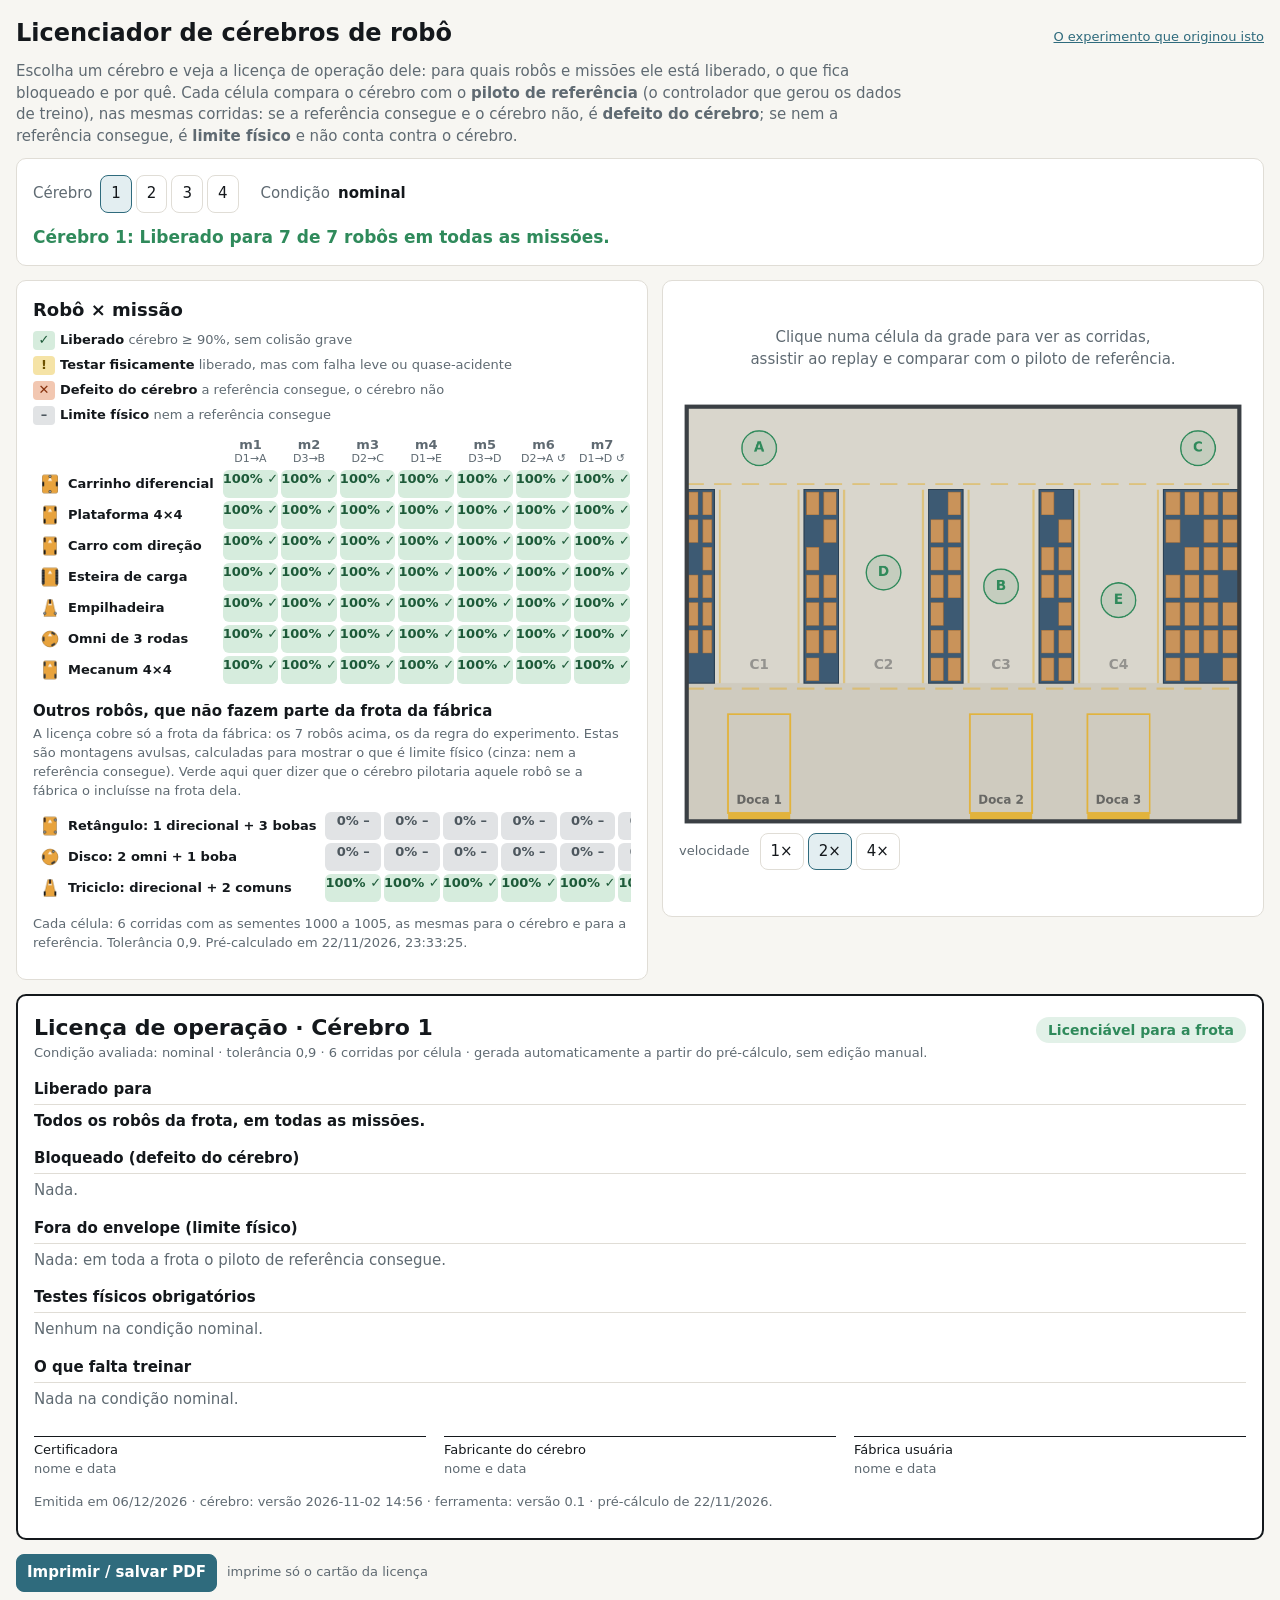
==== docs/licenca.html @ 68ac847d "Etapa 2: página da licença com grade, replay e cartão - docs/licenca.html + docs/licenca.js: seletor" ====
<!doctype html>
<html lang="pt-BR">
<head>
<meta charset="utf-8">
<meta name="viewport" content="width=device-width, initial-scale=1">
<title>Licenciador de cérebros</title>
<link rel="icon" href="data:,">
<link rel="stylesheet" href="style.css">
<style>
  /* cores das classes de célula (CLAUDE.md 3.2) */
  :root {
    --c-liberado: #d6ecdd; --t-liberado: #1d5a39;
    --c-testar: #f5e3a6;   --t-testar: #6e5200;
    --c-defeito: #f2c7b1;  --t-defeito: #87310d;
    --c-limite: #e1e3e5;   --t-limite: #4d575e;
  }
  .lic-cab { display: flex; flex-wrap: wrap; gap: 6px 16px; align-items: baseline; margin-bottom: 10px; }
  .lic-cab h1 { margin: 0; }
  .lic-barra { display: flex; flex-wrap: wrap; gap: 10px 22px; align-items: center; }
  .seletor { display: flex; flex-wrap: wrap; gap: 4px; align-items: center; }
  .seletor > span { margin-right: 4px; }
  .resumo { margin-top: 12px; font-size: 17px; font-weight: 600; }
  .resumo.ok { color: var(--ok); } .resumo.bad { color: var(--bad); }

  .lic-mesa { display: grid; grid-template-columns: minmax(0, 1.05fr) minmax(330px, 1fr); gap: 14px; align-items: start; }
  @media (max-width: 1000px) { .lic-mesa { grid-template-columns: minmax(0, 1fr); } }

  .legenda { display: flex; flex-wrap: wrap; gap: 6px 14px; font-size: 13px; margin-bottom: 10px; }
  .legenda .sw { display: inline-block; min-width: 22px; padding: 0 4px; border-radius: 4px; text-align: center; font-weight: 700; margin-right: 5px; }
  .grade-wrap { overflow-x: auto; }
  table.grade { border-collapse: separate; border-spacing: 3px; width: 100%; font-size: 13px; }
  table.grade th, table.grade td { border: 0; padding: 0; }
  table.grade thead th { text-align: center; color: var(--soft); font-weight: 600; padding-bottom: 2px; line-height: 1.15; }
  table.grade thead th small { display: block; font-weight: 400; font-size: 11px; white-space: nowrap; }
  table.grade th.robo { color: var(--ink); font-weight: 600; white-space: nowrap; padding-right: 6px; }
  table.grade th.robo canvas { width: 28px; height: 28px; vertical-align: middle; margin-right: 4px; }
  td.cel { text-align: center; border-radius: 6px; cursor: pointer; padding: 7px 2px; font-weight: 700;
           font-variant-numeric: tabular-nums; border: 2px solid transparent; white-space: nowrap; }
  td.cel:hover { border-color: rgba(20,24,28,.35); }
  td.cel.sel { border-color: var(--ink); }
  .liberado { background: var(--c-liberado); color: var(--t-liberado); }
  .testar   { background: var(--c-testar);   color: var(--t-testar); }
  .defeito  { background: var(--c-defeito);  color: var(--t-defeito); }
  .limite   { background: var(--c-limite);   color: var(--t-limite); }
  .extras-tit { margin: 14px 0 2px; }

  /* painel da célula */
  .lado { display: grid; grid-template-columns: 1fr 1fr; gap: 8px; margin: 8px 0; }
  .bloco { border-radius: 8px; padding: 8px 10px; }
  .bloco b { display: block; }
  .bloco .tx { font-size: 22px; font-weight: 700; font-variant-numeric: tabular-nums; }
  table.corridas { font-size: 13px; }
  table.corridas td, table.corridas th { padding: 3px 4px; }
  table.corridas button { padding: 1px 8px; font-size: 12px; }
  table.corridas td.g-ok { color: var(--ok); }
  table.corridas td.g-quase { color: var(--warn); }
  table.corridas td.g-travou, table.corridas td.g-raspao, table.corridas td.g-grave { color: var(--bad); }
  canvas.galpao { margin-top: 10px; }
  .aviso-replay { color: var(--warn); font-size: 13px; }
  .dica { color: var(--soft); margin: 30px 0; text-align: center; }

  /* cartão da licença */
  #cartao { border: 2px solid var(--ink); border-radius: 10px; }
  #cartao h2 { font-size: 22px; margin: 0; }
  #cartao h3 { border-bottom: 1px solid var(--line); padding-bottom: 3px; }
  #cartao ul { margin: 4px 0 8px; padding-left: 20px; }
  #cartao li { margin: 2px 0; }
  .selo-lic { display: inline-block; padding: 3px 12px; border-radius: 99px; font-weight: 700; font-size: 14px; }
  .selo-lic.ok { background: var(--ok-soft); color: var(--ok); }
  .selo-lic.bad { background: var(--bad-soft); color: var(--bad); }
  .assinaturas { display: grid; grid-template-columns: repeat(3, 1fr); gap: 18px; margin-top: 26px; }
  .assinaturas div { border-top: 1px solid var(--ink); padding-top: 4px; font-size: 13px; }
  @media (max-width: 640px) { .assinaturas { grid-template-columns: 1fr; } .lado { grid-template-columns: 1fr; } }

  @media print {
    .no-print { display: none !important; }
    body { background: #fff; font-size: 12pt; }
    .wrap { max-width: none; padding: 0; }
    #cartao { border: 1px solid #000; margin: 0; }
    #cartao h3 { break-after: avoid; }
    #cartao li { break-inside: avoid; }
  }
</style>
</head>
<body>
<div class="wrap">

  <header class="no-print">
    <div class="lic-cab">
      <h1>Licenciador de cérebros de robô</h1>
      <span class="grow"></span>
      <a href="index.html" class="small">O experimento que originou isto</a>
    </div>
    <p class="muted" style="max-width:900px">Escolha um cérebro e veja a licença de operação dele: para
      quais robôs e missões ele está liberado, o que fica bloqueado e por quê. Cada célula compara o
      cérebro com o <b>piloto de referência</b> (o controlador que gerou os dados de treino), nas
      mesmas corridas: se a referência consegue e o cérebro não, é <b>defeito do cérebro</b>; se nem a
      referência consegue, é <b>limite físico</b> e não conta contra o cérebro.</p>
  </header>

  <div class="card no-print">
    <div class="lic-barra">
      <div class="seletor" id="sel-cerebro"><span class="muted">Cérebro</span></div>
      <div class="seletor"><span class="muted">Condição</span><b>nominal</b></div>
    </div>
    <div id="resumo" class="resumo">Carregando o pré-cálculo…</div>
  </div>

  <div class="lic-mesa no-print">
    <div class="card">
      <h2>Robô × missão</h2>
      <div class="legenda" id="legenda"></div>
      <div class="grade-wrap"><table class="grade" id="grade"></table></div>
      <h3 class="extras-tit">Outros robôs, que não fazem parte da frota da fábrica</h3>
      <p class="muted small" style="margin:0 0 4px">A licença cobre só a frota da fábrica: os 7 robôs acima, os
        da regra do experimento. Estas são montagens avulsas, calculadas para mostrar o que é limite físico
        (cinza: nem a referência consegue). Verde aqui quer dizer que o cérebro pilotaria aquele robô se a
        fábrica o incluísse na frota dela.</p>
      <div class="grade-wrap"><table class="grade" id="grade-extras"></table></div>
      <p class="muted small" id="rodape-grade" style="margin-top:10px"></p>
    </div>

    <div class="card" id="painel">
      <div id="painel-vazio" class="dica">Clique numa célula da grade para ver as corridas,<br>assistir ao replay e comparar com o piloto de referência.</div>
      <div id="painel-cel" class="hidden">
        <h2 id="p-titulo"></h2>
        <div id="p-missao" class="muted small"></div>
        <div class="lado" id="p-lado"></div>
        <table class="corridas"><thead><tr>
          <th>#</th><th>semente</th><th id="p-col-b">cérebro</th><th></th><th>referência</th><th></th>
        </tr></thead><tbody id="p-corridas"></tbody></table>
        <div class="row" style="margin-top:8px">
          <button id="rastros-b">Rastros nas 7 missões: cérebro</button>
          <button id="rastros-e">Rastros nas 7 missões: referência</button>
        </div>
        <p class="muted small" style="margin:4px 0 0">Uma corrida por missão, todas sobrepostas. Se as corridas
          de uma missão terminam diferente (umas chegam e outras não, ou umas batem e outras travam),
          aparecem todas as daquela missão.</p>
      </div>
      <canvas id="cv" class="galpao" width="1000" height="750"></canvas>
      <div class="row" style="margin-top:6px">
        <span class="muted small">velocidade</span>
        <span id="velocidades" class="row" style="gap:4px"></span>
      </div>
      <div id="status" class="status small"></div>
    </div>
  </div>

  <div class="card" id="cartao"></div>
  <div class="row no-print" style="margin-bottom:30px">
    <button id="imprimir" class="primary">Imprimir / salvar PDF</button>
    <span class="muted small">imprime só o cartão da licença</span>
  </div>

</div>
<script type="module" src="licenca.js"></script>
</body>
</html>
---- docs/style.css ----
/* Estilo comum da banca (index.html) e do painel (painel.html). */
:root {
  --paper: #f7f6f2; --card: #ffffff; --line: #e0ddd6; --ink: #14181c; --soft: #5f6a72;
  --accent: #2f6b7d; --accent-soft: #e3eef1; --ok: #2f8a5b; --ok-soft: #e2f1e8;
  --bad: #c2551f; --bad-soft: #f8e6dc; --warn: #b8860b;
}
* { box-sizing: border-box; }
html { -webkit-text-size-adjust: 100%; }
body { margin: 0; background: var(--paper); color: var(--ink);
       font: 15px/1.45 system-ui, -apple-system, "Segoe UI", Roboto, sans-serif; }
h1 { font-size: 24px; margin: 0 0 8px; }
h2 { font-size: 18px; margin: 0 0 8px; }
h3 { font-size: 15px; margin: 16px 0 6px; }
p { margin: 0 0 10px; }
a { color: var(--accent); }
.wrap { max-width: 1280px; margin: 0 auto; padding: 16px; }
.narrow { max-width: 720px; }
.card { background: var(--card); border: 1px solid var(--line); border-radius: 10px; padding: 16px; margin-bottom: 14px; }
.muted { color: var(--soft); }
.small { font-size: 13px; }
.hidden { display: none !important; }
.row { display: flex; gap: 10px; flex-wrap: wrap; align-items: center; }
.grow { flex: 1; }

button, select, input, textarea {
  font: inherit; color: var(--ink); background: #fff;
  border: 1px solid var(--line); border-radius: 8px; padding: 7px 10px;
}
textarea { width: 100%; min-height: 64px; resize: vertical; }
input[type=text], input[type=number] { min-width: 0; }
button { cursor: pointer; }
button:disabled { opacity: .45; cursor: not-allowed; }
button.primary { background: var(--accent); border-color: var(--accent); color: #fff; font-weight: 600; }
button.big { padding: 10px 18px; font-size: 16px; }
button.sel { background: var(--accent-soft); border-color: var(--accent); }

blockquote.regra { margin: 0 0 12px; padding: 12px 14px; background: var(--accent-soft);
                   border-left: 4px solid var(--accent); border-radius: 6px; }

/* cabeçalho de cada cérebro */
.topo { display: flex; flex-wrap: wrap; gap: 8px 16px; align-items: baseline; margin-bottom: 12px; }
.topo h1 { margin: 0; }
.selo { display: inline-block; padding: 2px 10px; border-radius: 99px; font-size: 13px; font-weight: 600;
        background: var(--accent-soft); color: var(--accent); }
.relogio { font-variant-numeric: tabular-nums; }

/* área de trabalho: galpão à esquerda, controles à direita */
.mesa { display: grid; grid-template-columns: minmax(0, 1.6fr) minmax(300px, 1fr); gap: 14px; align-items: start; }
@media (max-width: 900px) { .mesa { grid-template-columns: minmax(0, 1fr); } }
canvas.galpao { width: 100%; aspect-ratio: 4 / 3; display: block; background: #fff; border-radius: 8px; }
.status { margin-top: 8px; min-height: 22px; font-variant-numeric: tabular-nums; }
.status b.ok { color: var(--ok); } .status b.bad { color: var(--bad); }

.robos { display: grid; grid-template-columns: repeat(auto-fill, minmax(92px, 1fr)); gap: 6px; }
.robos button { padding: 4px; display: flex; flex-direction: column; align-items: center; gap: 2px; font-size: 12px; line-height: 1.2; }
.robos canvas { width: 64px; height: 64px; }
.missoes { display: flex; flex-direction: column; gap: 4px; }
.missoes button { text-align: left; font-size: 14px; }

table { border-collapse: collapse; width: 100%; font-size: 14px; }
th, td { padding: 4px 6px; border-bottom: 1px solid var(--line); text-align: left; vertical-align: top; }
th { color: var(--soft); font-weight: 600; }
td.num, th.num { text-align: right; font-variant-numeric: tabular-nums; }
tr.falha td { color: var(--bad); }
.lista-corridas { max-height: 220px; overflow-y: auto; }

.barra { height: 10px; background: var(--line); border-radius: 99px; overflow: hidden; }
.barra > div { height: 100%; width: 0; background: var(--accent); transition: width .1s; }
.taxa-grande { font-size: 34px; font-weight: 700; font-variant-numeric: tabular-nums; }

/* decisão e questionário */
.opcoes { display: flex; flex-wrap: wrap; gap: 6px; margin: 4px 0 10px; }
.opcoes label { display: flex; gap: 6px; align-items: center; padding: 6px 10px; border: 1px solid var(--line);
                border-radius: 8px; background: #fff; cursor: pointer; }
.opcoes label:has(input:checked) { border-color: var(--accent); background: var(--accent-soft); }
.pergunta { margin-bottom: 16px; }
.pergunta > b { display: block; margin-bottom: 4px; }
.aviso { color: var(--bad); }

/* painel */
.kpis { display: grid; grid-template-columns: repeat(auto-fill, minmax(200px, 1fr)); gap: 10px; }
.kpi { background: var(--card); border: 1px solid var(--line); border-radius: 10px; padding: 12px; }
.kpi .v { font-size: 26px; font-weight: 700; font-variant-numeric: tabular-nums; }
.tag-ok { color: var(--ok); font-weight: 600; } .tag-bad { color: var(--bad); font-weight: 600; }
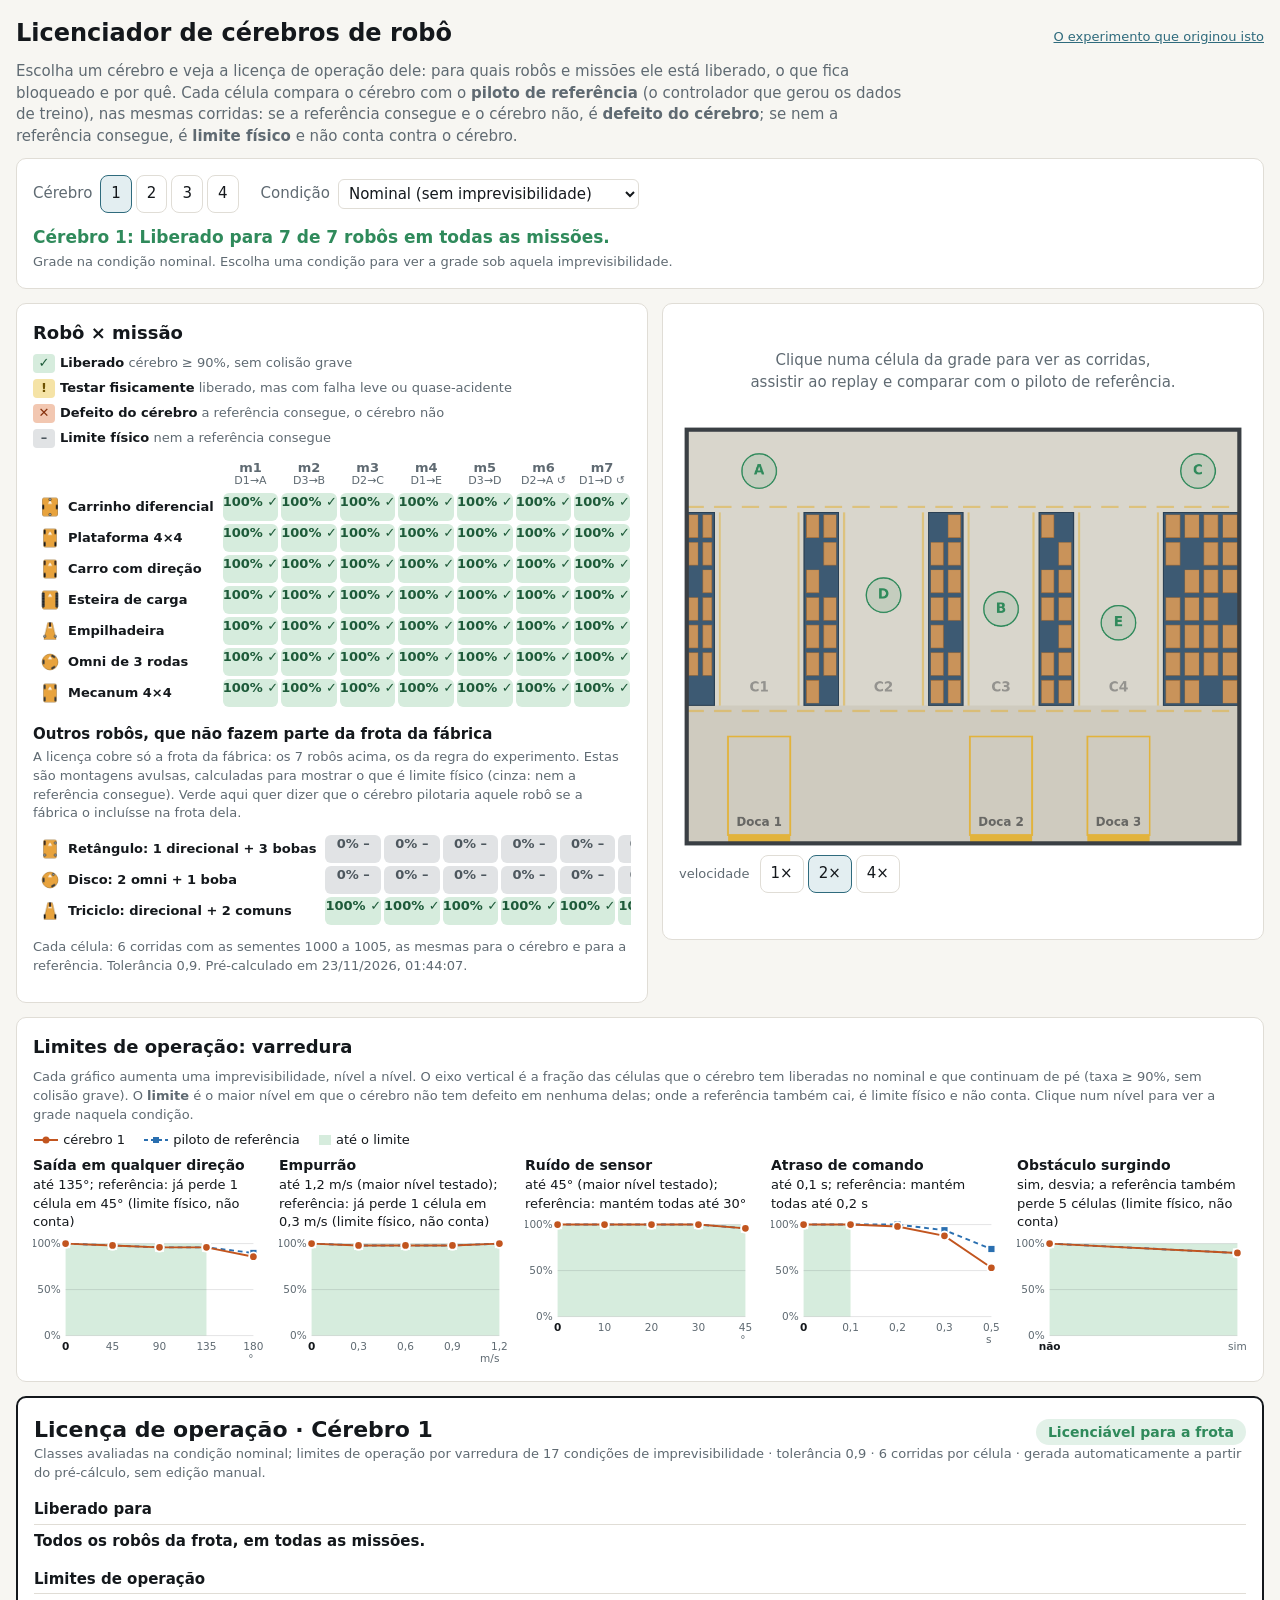
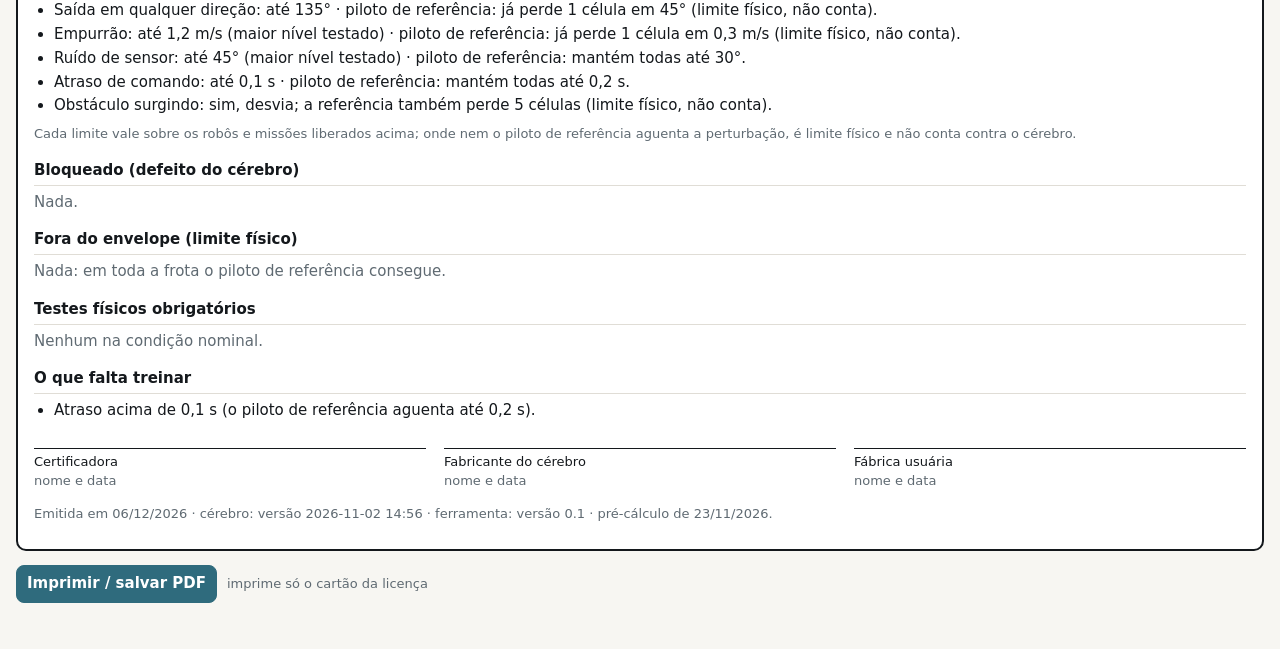
==== commit 659d7a78: "Etapa 4: imprevisibilidades e varredura na página - obstáculo surgindo no Run (aditivo): raio 0,25 m" ====
--- a/docs/licenca.html
+++ b/docs/licenca.html
@@ -43,6 +43,20 @@
   .defeito  { background: var(--c-defeito);  color: var(--t-defeito); }
   .limite   { background: var(--c-limite);   color: var(--t-limite); }
   .extras-tit { margin: 14px 0 2px; }
+  #sel-cond { font: inherit; padding: 4px 6px; border-radius: 6px; border: 1px solid var(--line); background: #fff; max-width: 100%; }
+  #resumo-cond { margin-top: 4px; }
+
+  /* varredura (4.3) */
+  .varr-legenda { display: flex; flex-wrap: wrap; gap: 4px 18px; margin-bottom: 6px; align-items: center; }
+  .varr-legenda svg { vertical-align: middle; }
+  .varreduras { display: grid; grid-template-columns: repeat(auto-fill, minmax(200px, 1fr)); gap: 10px 16px; }
+  .varr h3 { font-size: 14px; margin: 0; }
+  .varr .lim { font-size: 13px; margin: 0 0 2px; min-height: 2.6em; }
+  .varr svg { width: 100%; height: auto; display: block; }
+  .varr .col { cursor: pointer; }
+  .varr .col:hover rect.hit { fill: rgba(20,24,28,.06); }
+  .varr text { font: 11px system-ui, sans-serif; fill: var(--soft); }
+  .varr text.sel { fill: var(--ink); font-weight: 700; }
 
   /* painel da célula */
   .lado { display: grid; grid-template-columns: 1fr 1fr; gap: 8px; margin: 8px 0; }
@@ -101,9 +115,11 @@
   <div class="card no-print">
     <div class="lic-barra">
       <div class="seletor" id="sel-cerebro"><span class="muted">Cérebro</span></div>
-      <div class="seletor"><span class="muted">Condição</span><b>nominal</b></div>
+      <label class="seletor"><span class="muted">Condição</span>
+        <select id="sel-cond" title="Imprevisibilidade aplicada a todas as corridas da grade (cérebro e referência)"></select></label>
     </div>
     <div id="resumo" class="resumo">Carregando o pré-cálculo…</div>
+    <div id="resumo-cond" class="muted small"></div>
   </div>
 
   <div class="lic-mesa no-print">
@@ -146,6 +162,20 @@
     </div>
   </div>
 
+  <div class="card no-print" id="varredura-card">
+    <h2>Limites de operação: varredura</h2>
+    <p class="muted small" style="margin:0 0 6px">Cada gráfico aumenta uma imprevisibilidade, nível a nível. O eixo vertical é a
+      fração das células que o cérebro tem liberadas no nominal e que continuam de pé (taxa ≥ 90%, sem colisão grave).
+      O <b>limite</b> é o maior nível em que o cérebro não tem defeito em nenhuma delas; onde a referência também
+      cai, é limite físico e não conta. Clique num nível para ver a grade naquela condição.</p>
+    <div class="varr-legenda small">
+      <span><svg width="26" height="10"><line x1="1" y1="5" x2="25" y2="5" stroke="#c2551f" stroke-width="2"/><circle cx="13" cy="5" r="3.5" fill="#c2551f"/></svg> <span id="leg-cerebro">cérebro</span></span>
+      <span><svg width="26" height="10"><line x1="1" y1="5" x2="25" y2="5" stroke="#2a6fb0" stroke-width="2" stroke-dasharray="4 3"/><rect x="10" y="2" width="6" height="6" fill="#2a6fb0"/></svg> piloto de referência</span>
+      <span><svg width="14" height="12"><rect x="1" y="1" width="12" height="10" fill="var(--c-liberado)"/></svg> até o limite</span>
+    </div>
+    <div id="varreduras" class="varreduras"></div>
+  </div>
+
   <div class="card" id="cartao"></div>
   <div class="row no-print" style="margin-bottom:30px">
     <button id="imprimir" class="primary">Imprimir / salvar PDF</button>
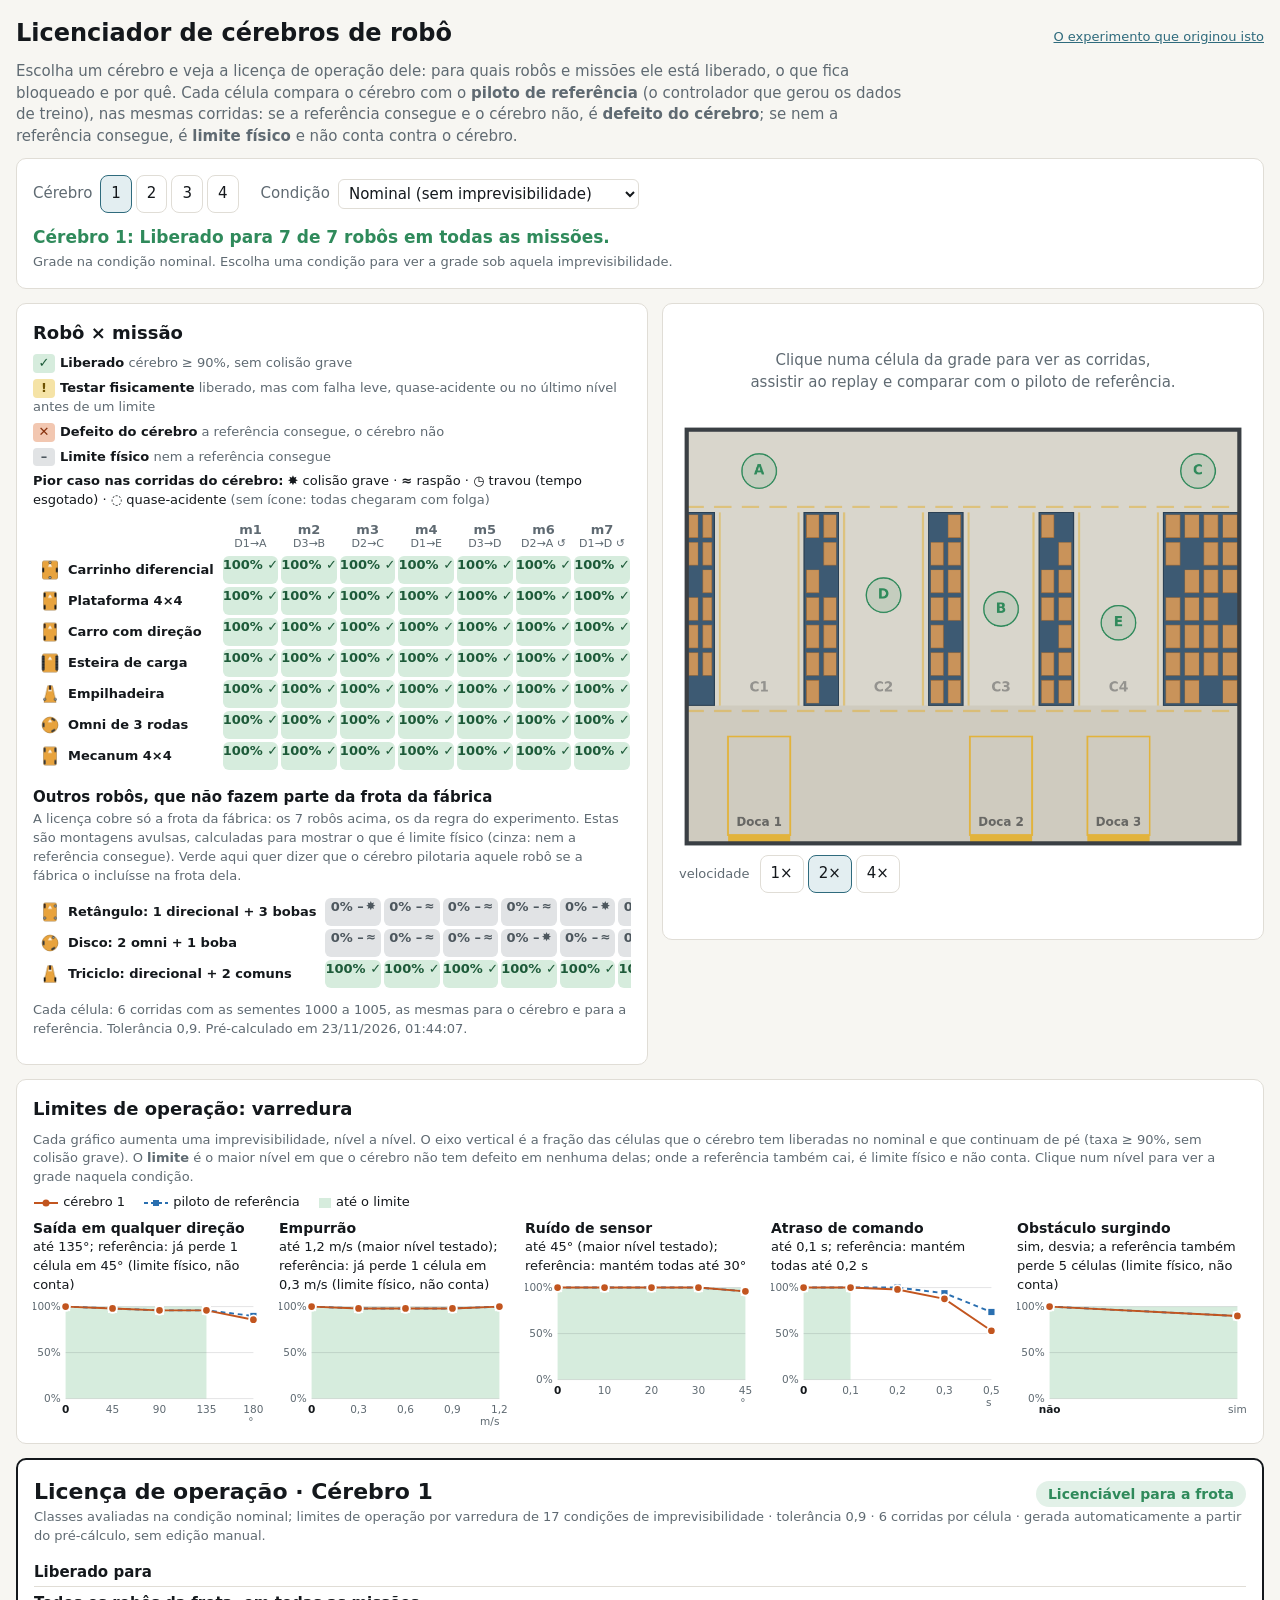
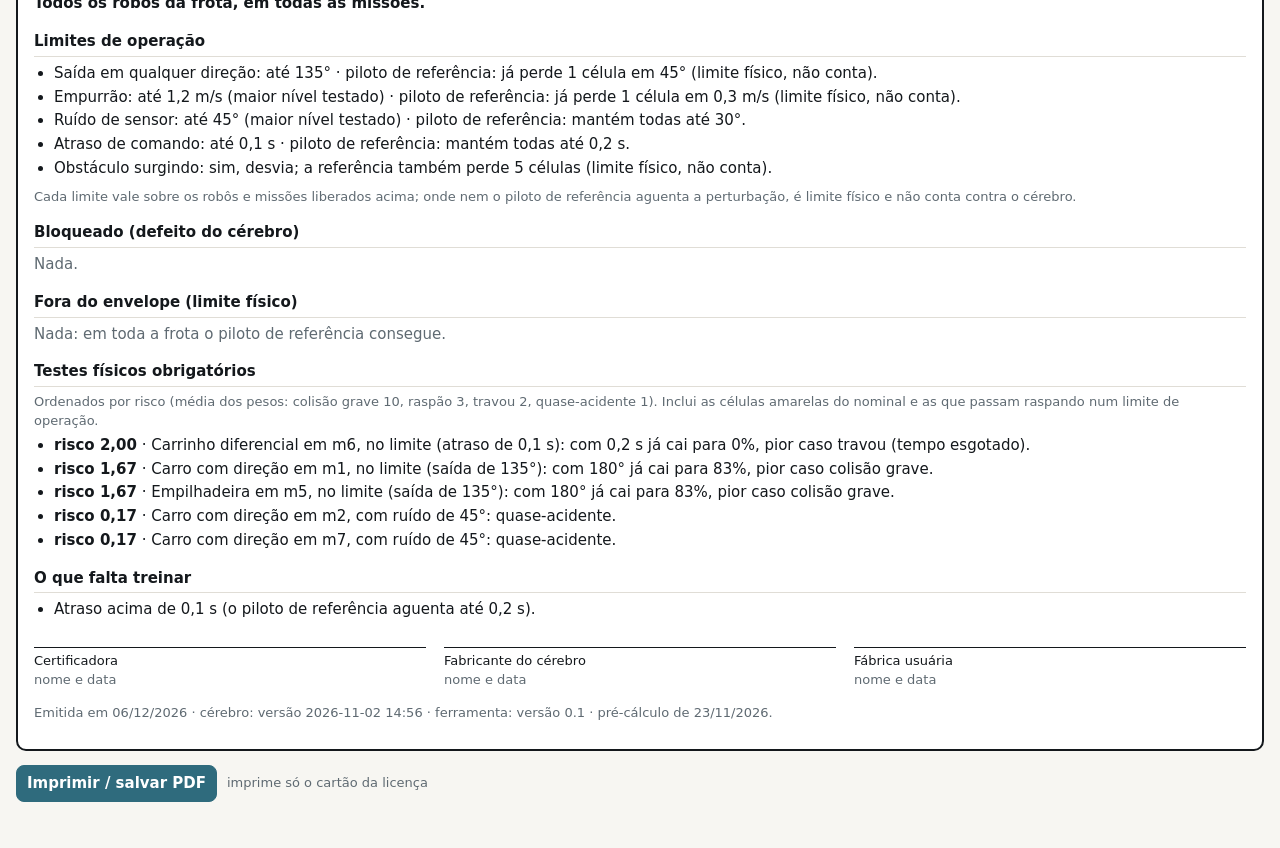
==== commit 149cad41: "Etapa 5: gravidade na grade e testes físicos obrigatórios - ícone da pior gravidade em cada célula e" ====
--- a/docs/licenca.html
+++ b/docs/licenca.html
@@ -43,6 +43,9 @@
   .defeito  { background: var(--c-defeito);  color: var(--t-defeito); }
   .limite   { background: var(--c-limite);   color: var(--t-limite); }
   .extras-tit { margin: 14px 0 2px; }
+  td.cel .gi { font-size: 12px; margin-left: 2px; vertical-align: 1px; }
+  .legenda .leg-g { flex-basis: 100%; }
+  .legenda .gi-leg { font-weight: 700; }
   #sel-cond { font: inherit; padding: 4px 6px; border-radius: 6px; border: 1px solid var(--line); background: #fff; max-width: 100%; }
   #resumo-cond { margin-top: 4px; }
 
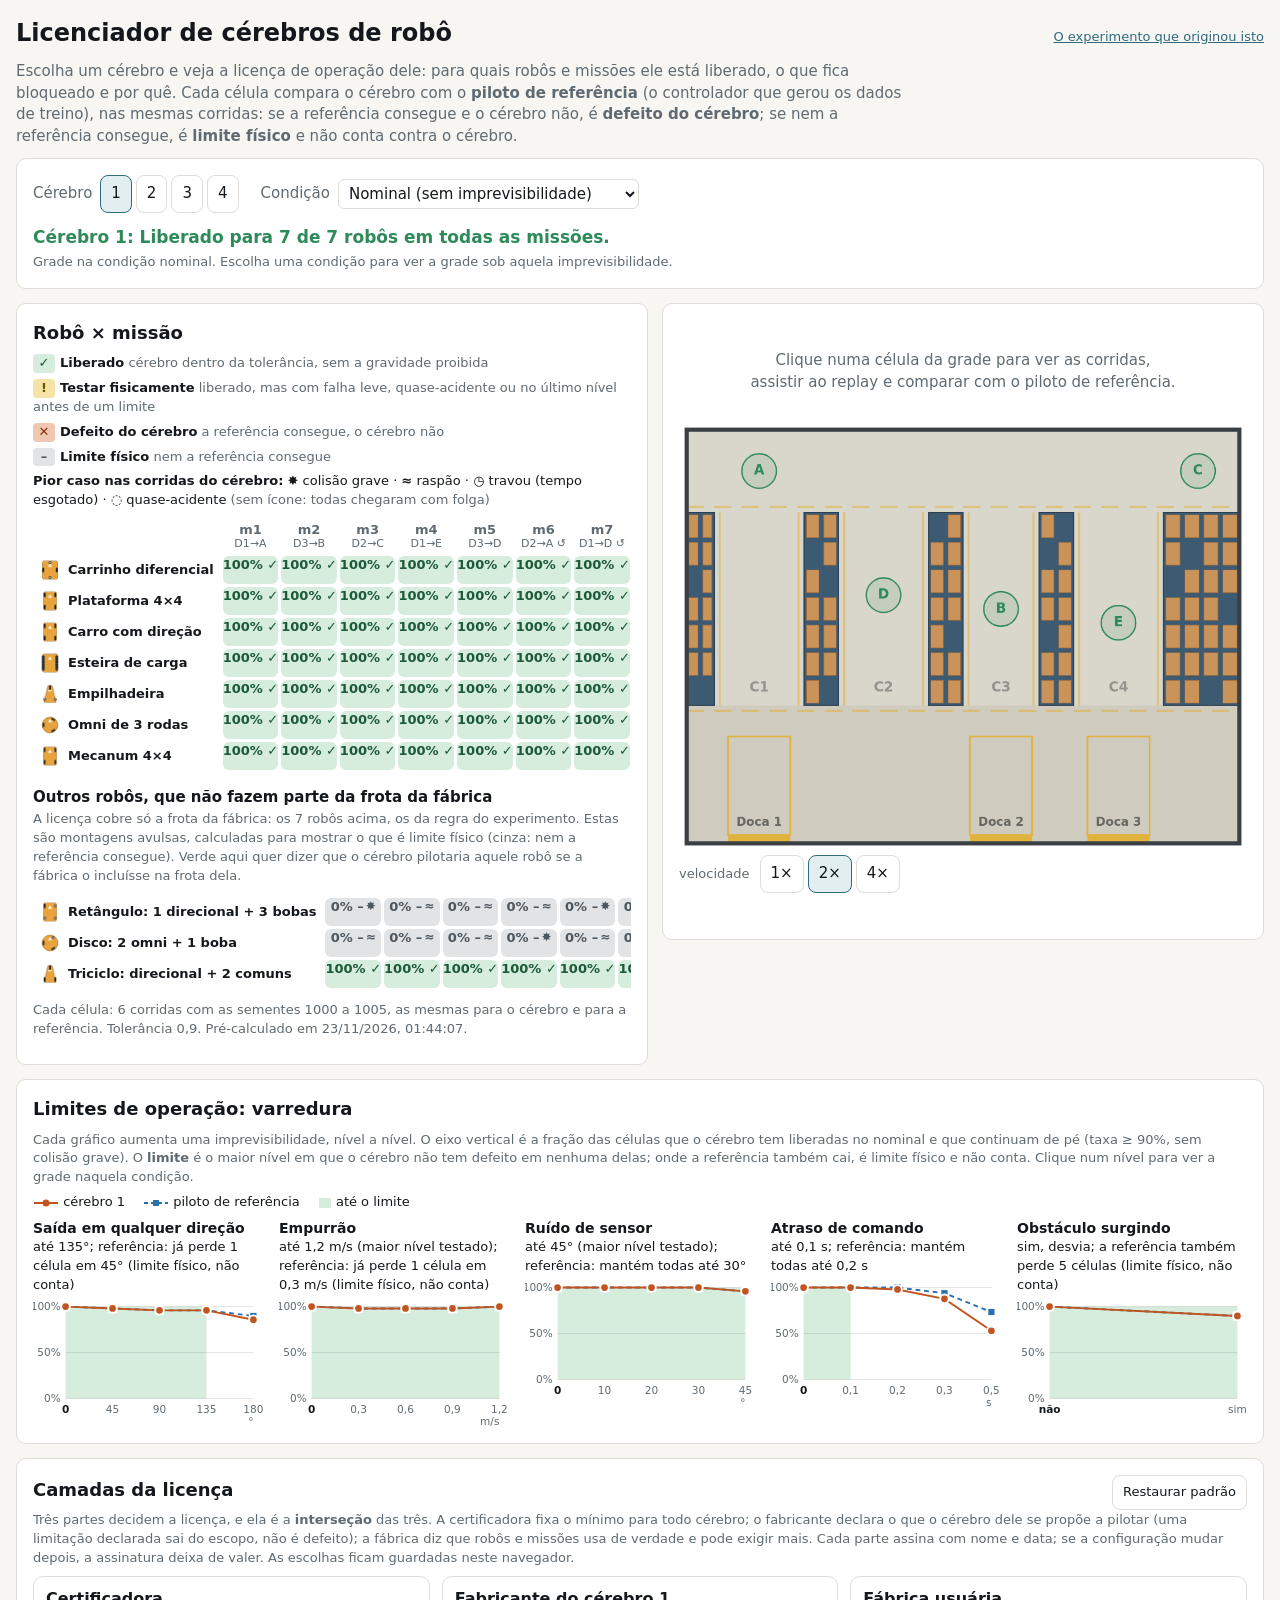
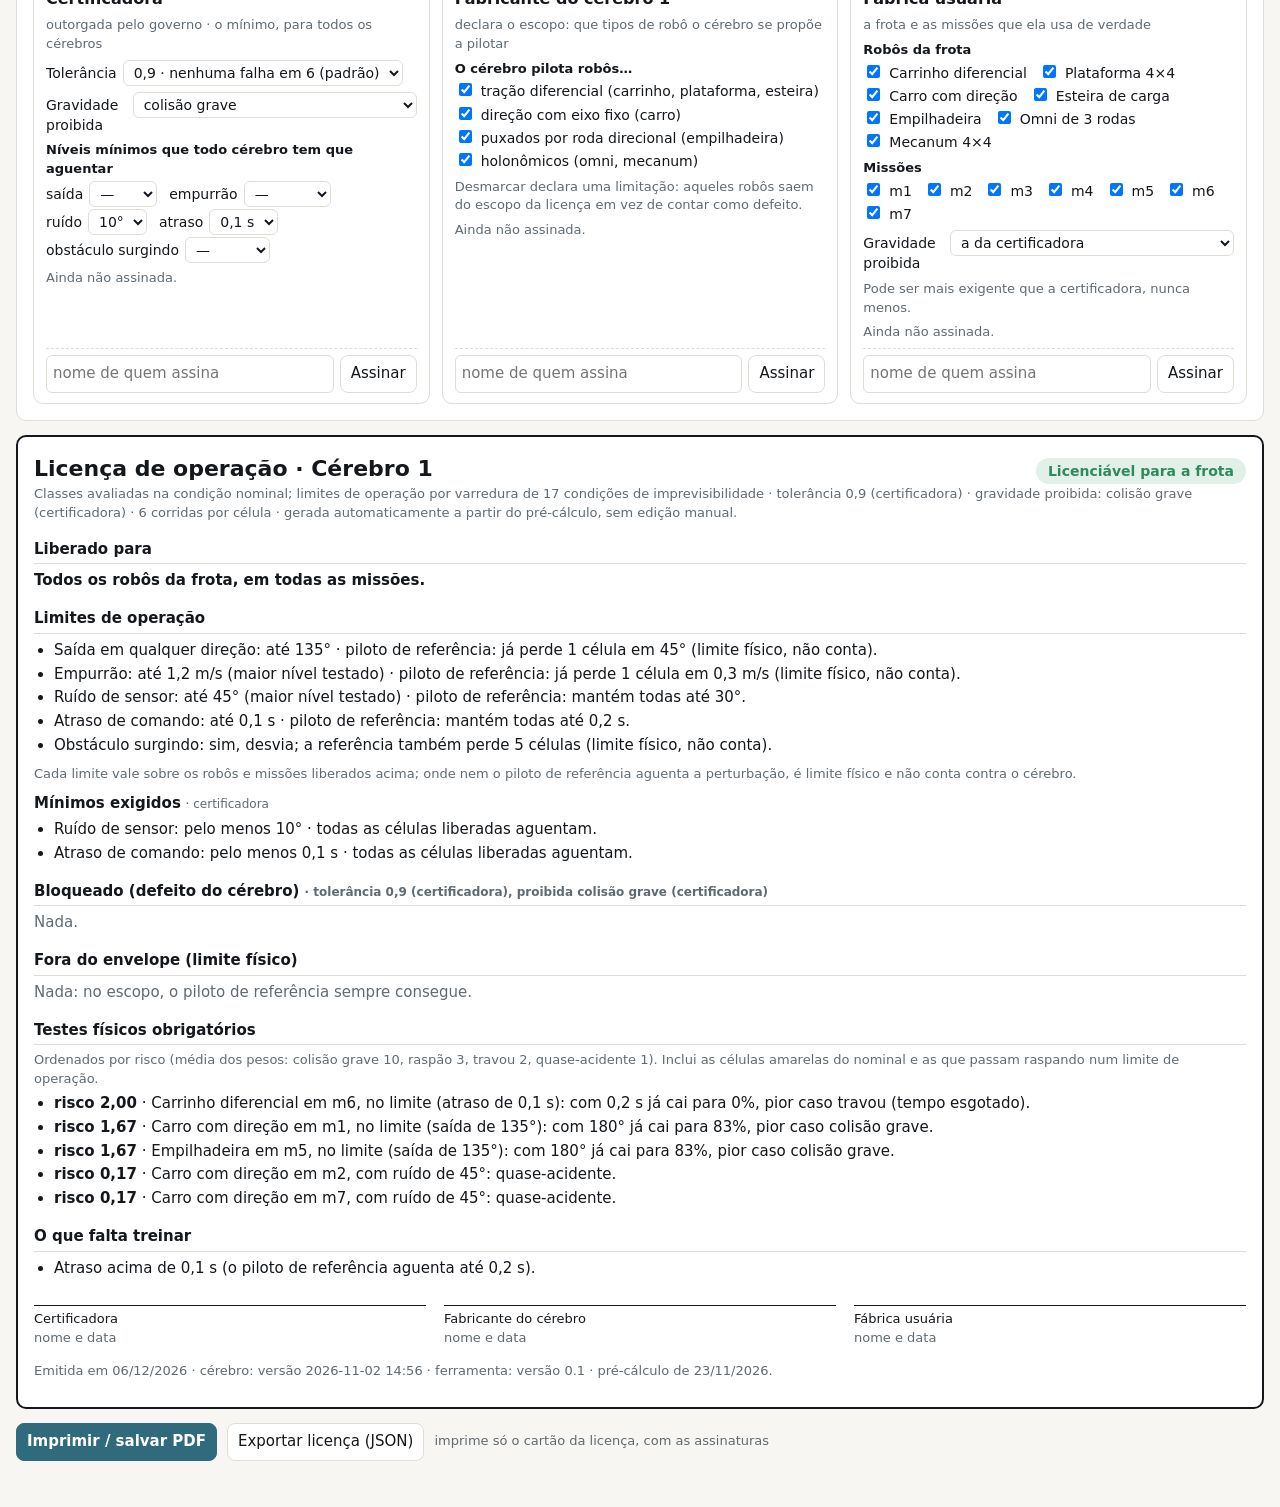
==== commit d7d43fc3: "Etapa 6: camadas da licença e assinaturas - certificadora (tolerância, gravidade proibida, níveis mí" ====
--- a/docs/licenca.html
+++ b/docs/licenca.html
@@ -43,6 +43,28 @@
   .defeito  { background: var(--c-defeito);  color: var(--t-defeito); }
   .limite   { background: var(--c-limite);   color: var(--t-limite); }
   .extras-tit { margin: 14px 0 2px; }
+  tr.fora-escopo td.cel, td.cel.fora-escopo { opacity: .3; }
+  td.cel.min-bloq { outline: 2px dashed var(--t-defeito); outline-offset: -4px; }
+  tr.fora-escopo th.robo { color: var(--soft); text-decoration: line-through; }
+  th.fora-escopo { text-decoration: line-through; opacity: .5; }
+
+  /* camadas (4.5) */
+  .camadas { display: grid; grid-template-columns: repeat(3, minmax(0, 1fr)); gap: 12px; }
+  @media (max-width: 900px) { .camadas { grid-template-columns: minmax(0, 1fr); } }
+  .camada { border: 1px solid var(--line); border-radius: 10px; padding: 10px 12px; display: flex; flex-direction: column; gap: 6px; }
+  .camada h3 { margin: 0; font-size: 16px; }
+  .camada .quem { margin: 0; font-size: 13px; }
+  .camada label { display: flex; gap: 6px; align-items: baseline; font-size: 14px; }
+  .camada select, .camada input[type=text] { font: inherit; padding: 3px 6px; border: 1px solid var(--line); border-radius: 6px; }
+  .camada fieldset { border: 0; padding: 0; margin: 0; display: flex; flex-wrap: wrap; gap: 2px 12px; }
+  .camada legend { font-weight: 600; font-size: 13px; padding: 0; margin-bottom: 2px; }
+  .camada .assinar { display: flex; gap: 6px; margin-top: auto; padding-top: 6px; border-top: 1px dashed var(--line); }
+  .camada .assinar input { flex: 1; min-width: 0; }
+  .camada .ass { font-size: 13px; }
+  .camada .ass.ok { color: var(--ok); } .camada .ass.velha { color: var(--warn); }
+  .origem { font-size: 12px; color: var(--soft); white-space: nowrap; }
+  .assinaturas .nome { font-weight: 600; }
+  .assinaturas .velha { color: var(--warn); }
   td.cel .gi { font-size: 12px; margin-left: 2px; vertical-align: 1px; }
   .legenda .leg-g { flex-basis: 100%; }
   .legenda .gi-leg { font-weight: 700; }
@@ -179,10 +201,25 @@
     <div id="varreduras" class="varreduras"></div>
   </div>
 
+  <div class="card no-print" id="camadas-card">
+    <div class="row" style="align-items:baseline">
+      <h2>Camadas da licença</h2>
+      <span class="grow"></span>
+      <button id="camadas-padrao" class="small">Restaurar padrão</button>
+    </div>
+    <p class="muted small" style="margin:0 0 8px">Três partes decidem a licença, e ela é a <b>interseção</b> das três. A
+      certificadora fixa o mínimo para todo cérebro; o fabricante declara o que o cérebro dele se propõe a pilotar (uma
+      limitação declarada sai do escopo, não é defeito); a fábrica diz que robôs e missões usa de verdade e pode exigir
+      mais. Cada parte assina com nome e data; se a configuração mudar depois, a assinatura deixa de valer.
+      As escolhas ficam guardadas neste navegador.</p>
+    <div id="camadas" class="camadas"></div>
+  </div>
+
   <div class="card" id="cartao"></div>
   <div class="row no-print" style="margin-bottom:30px">
     <button id="imprimir" class="primary">Imprimir / salvar PDF</button>
-    <span class="muted small">imprime só o cartão da licença</span>
+    <button id="exportar">Exportar licença (JSON)</button>
+    <span class="muted small">imprime só o cartão da licença, com as assinaturas</span>
   </div>
 
 </div>
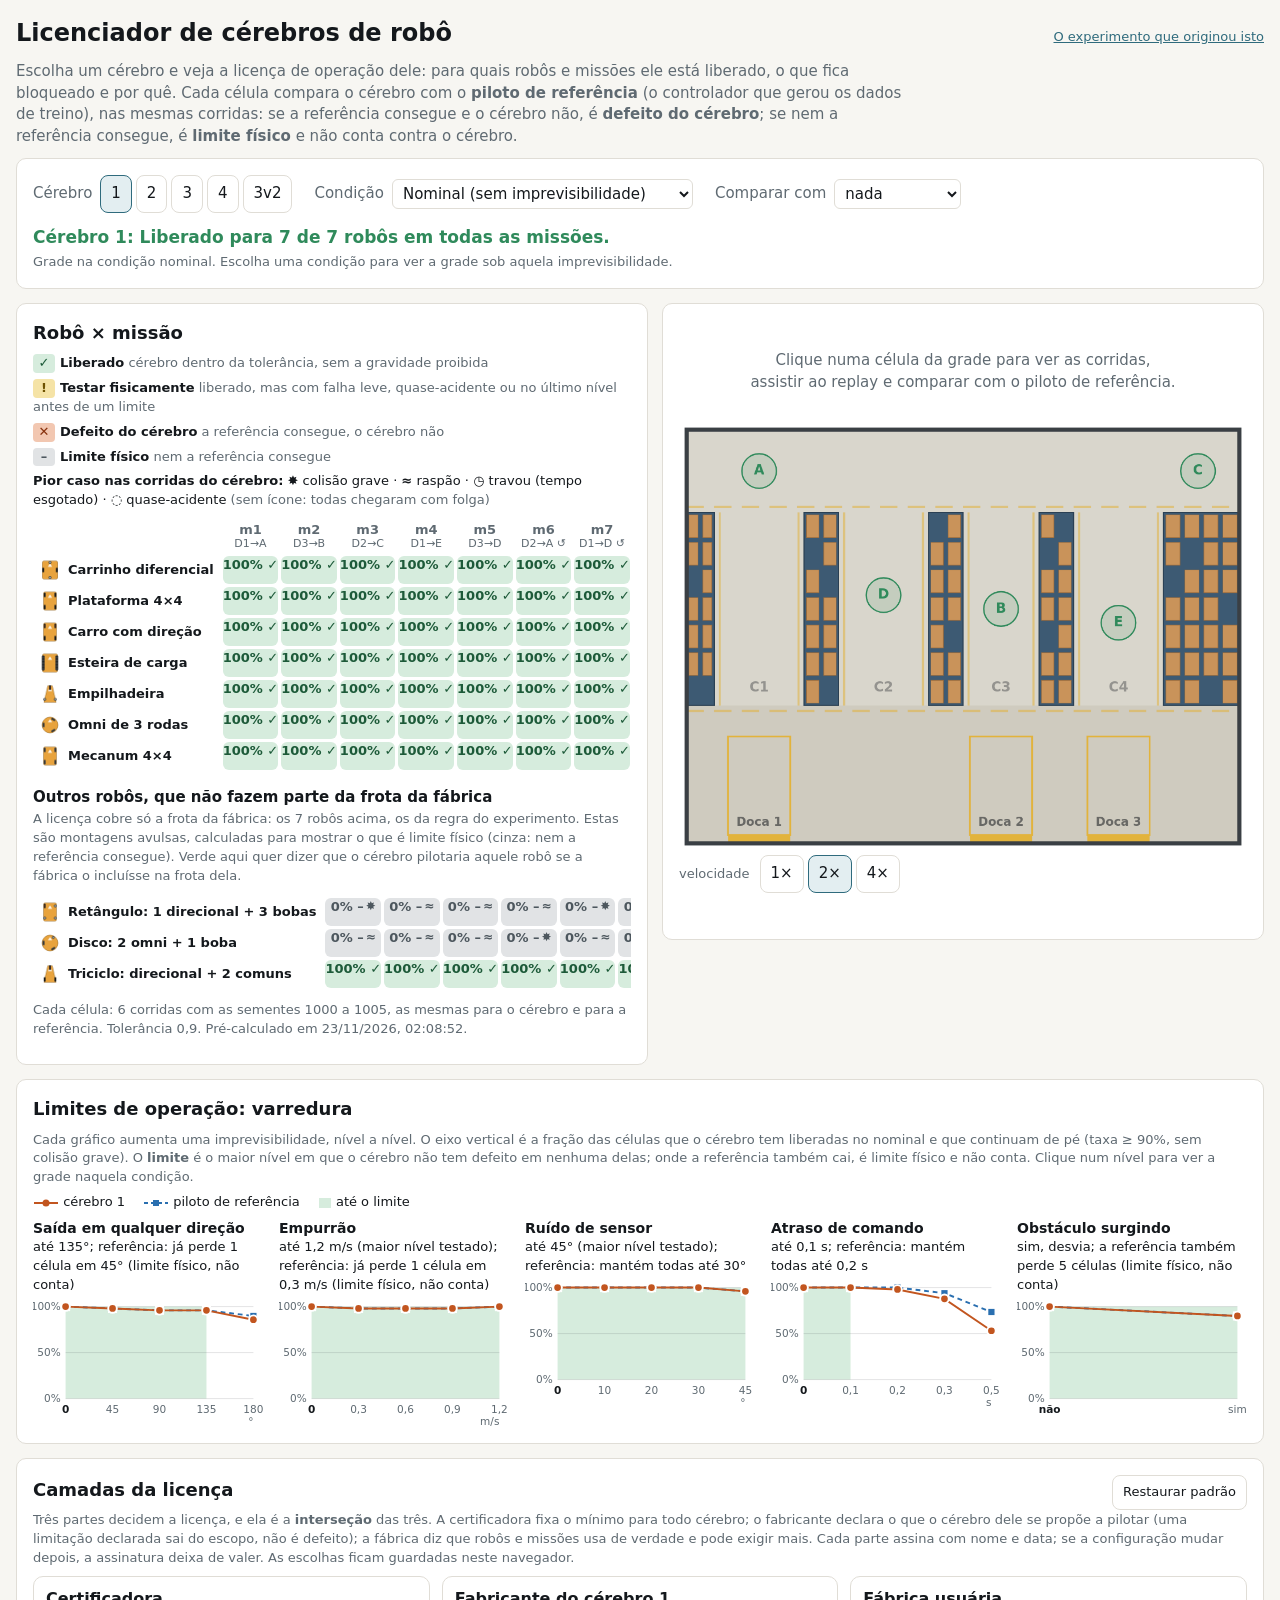
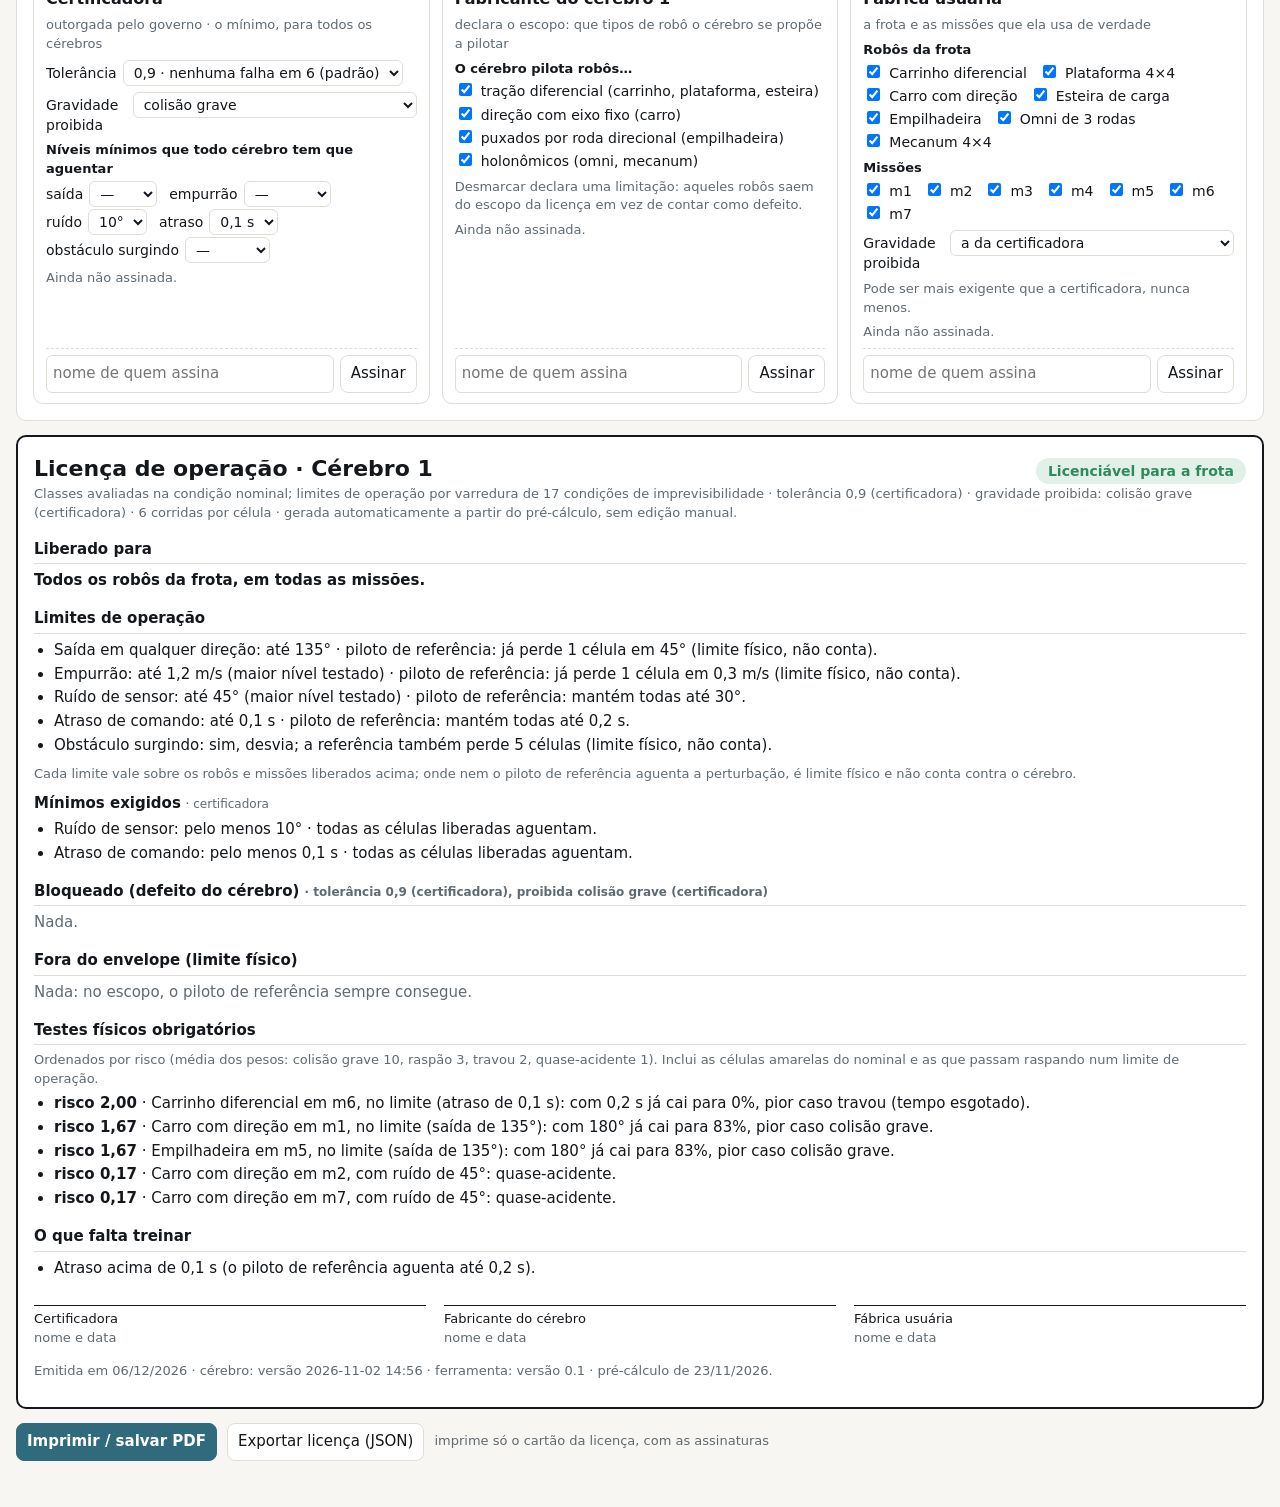
==== commit 92f799a7: "Etapa 7: cérebro 3v2 e comparação de versões - gerar_dados.mjs: --atraso (sorteado por episódio na a" ====
--- a/docs/licenca.html
+++ b/docs/licenca.html
@@ -43,6 +43,16 @@
   .defeito  { background: var(--c-defeito);  color: var(--t-defeito); }
   .limite   { background: var(--c-limite);   color: var(--t-limite); }
   .extras-tit { margin: 14px 0 2px; }
+  /* comparação de versões (4.6) */
+  .dif-melhor { background: #9fd3b4; color: #0f4a2b; }
+  .dif-pior   { background: #f0a988; color: #6f2205; }
+  .dif-igual  { background: #eceeef; color: var(--soft); font-weight: 600; }
+  td.cel.dif-melhor, td.cel.dif-pior { font-weight: 800; }
+  #cartao.comparando { border-width: 1px; }
+  .lado-a-lado { display: grid; grid-template-columns: 1fr 1fr; gap: 18px; }
+  .lado-a-lado > div { min-width: 0; }
+  .lado-a-lado .cartao-b { border-left: 1px dashed var(--line); padding-left: 18px; }
+  @media (max-width: 900px) { .lado-a-lado { grid-template-columns: 1fr; } .lado-a-lado .cartao-b { border-left: 0; padding-left: 0; border-top: 1px dashed var(--line); } }
   tr.fora-escopo td.cel, td.cel.fora-escopo { opacity: .3; }
   td.cel.min-bloq { outline: 2px dashed var(--t-defeito); outline-offset: -4px; }
   tr.fora-escopo th.robo { color: var(--soft); text-decoration: line-through; }
@@ -68,6 +78,7 @@
   td.cel .gi { font-size: 12px; margin-left: 2px; vertical-align: 1px; }
   .legenda .leg-g { flex-basis: 100%; }
   .legenda .gi-leg { font-weight: 700; }
+  #sel-comparar { font: inherit; padding: 4px 6px; border-radius: 6px; border: 1px solid var(--line); background: #fff; }
   #sel-cond { font: inherit; padding: 4px 6px; border-radius: 6px; border: 1px solid var(--line); background: #fff; max-width: 100%; }
   #resumo-cond { margin-top: 4px; }
 
@@ -142,6 +153,8 @@
       <div class="seletor" id="sel-cerebro"><span class="muted">Cérebro</span></div>
       <label class="seletor"><span class="muted">Condição</span>
         <select id="sel-cond" title="Imprevisibilidade aplicada a todas as corridas da grade (cérebro e referência)"></select></label>
+      <label class="seletor"><span class="muted">Comparar com</span>
+        <select id="sel-comparar" title="Mostra a grade como diferença entre duas versões e as duas licenças lado a lado"></select></label>
     </div>
     <div id="resumo" class="resumo">Carregando o pré-cálculo…</div>
     <div id="resumo-cond" class="muted small"></div>
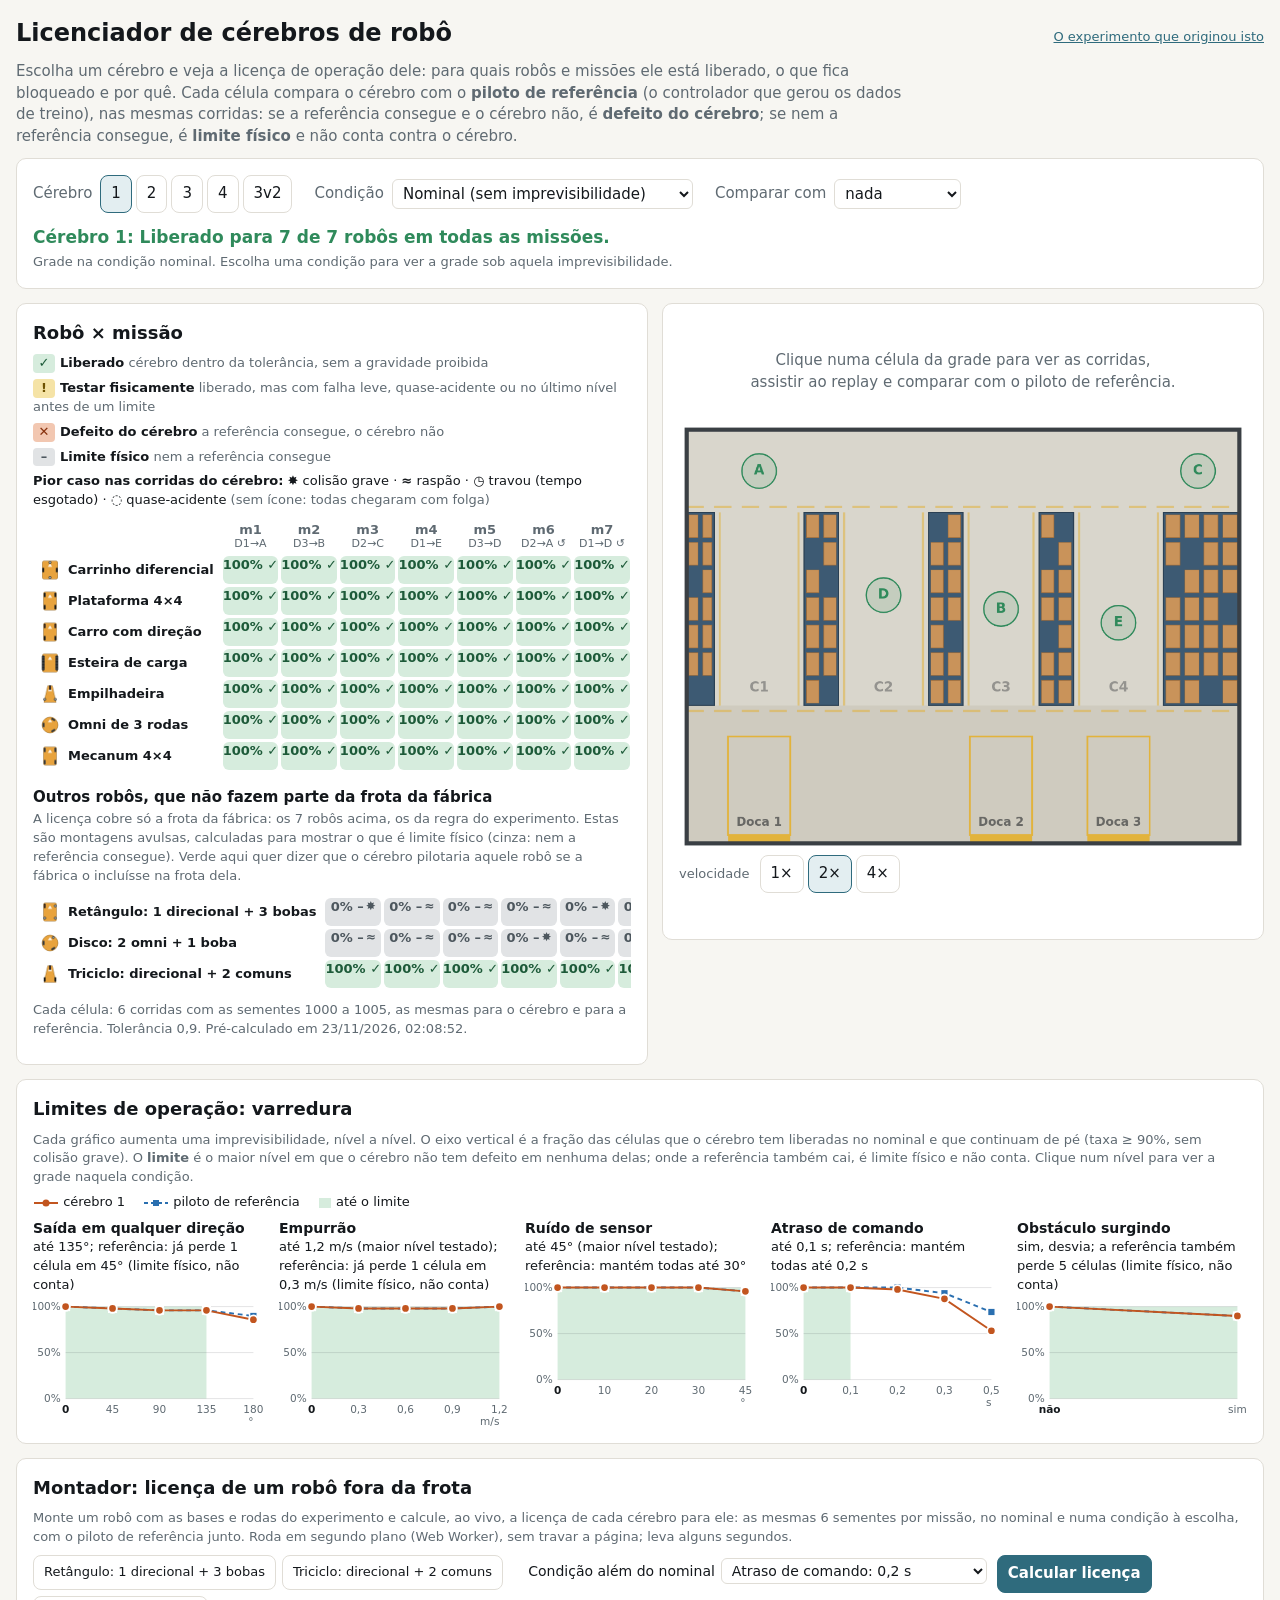
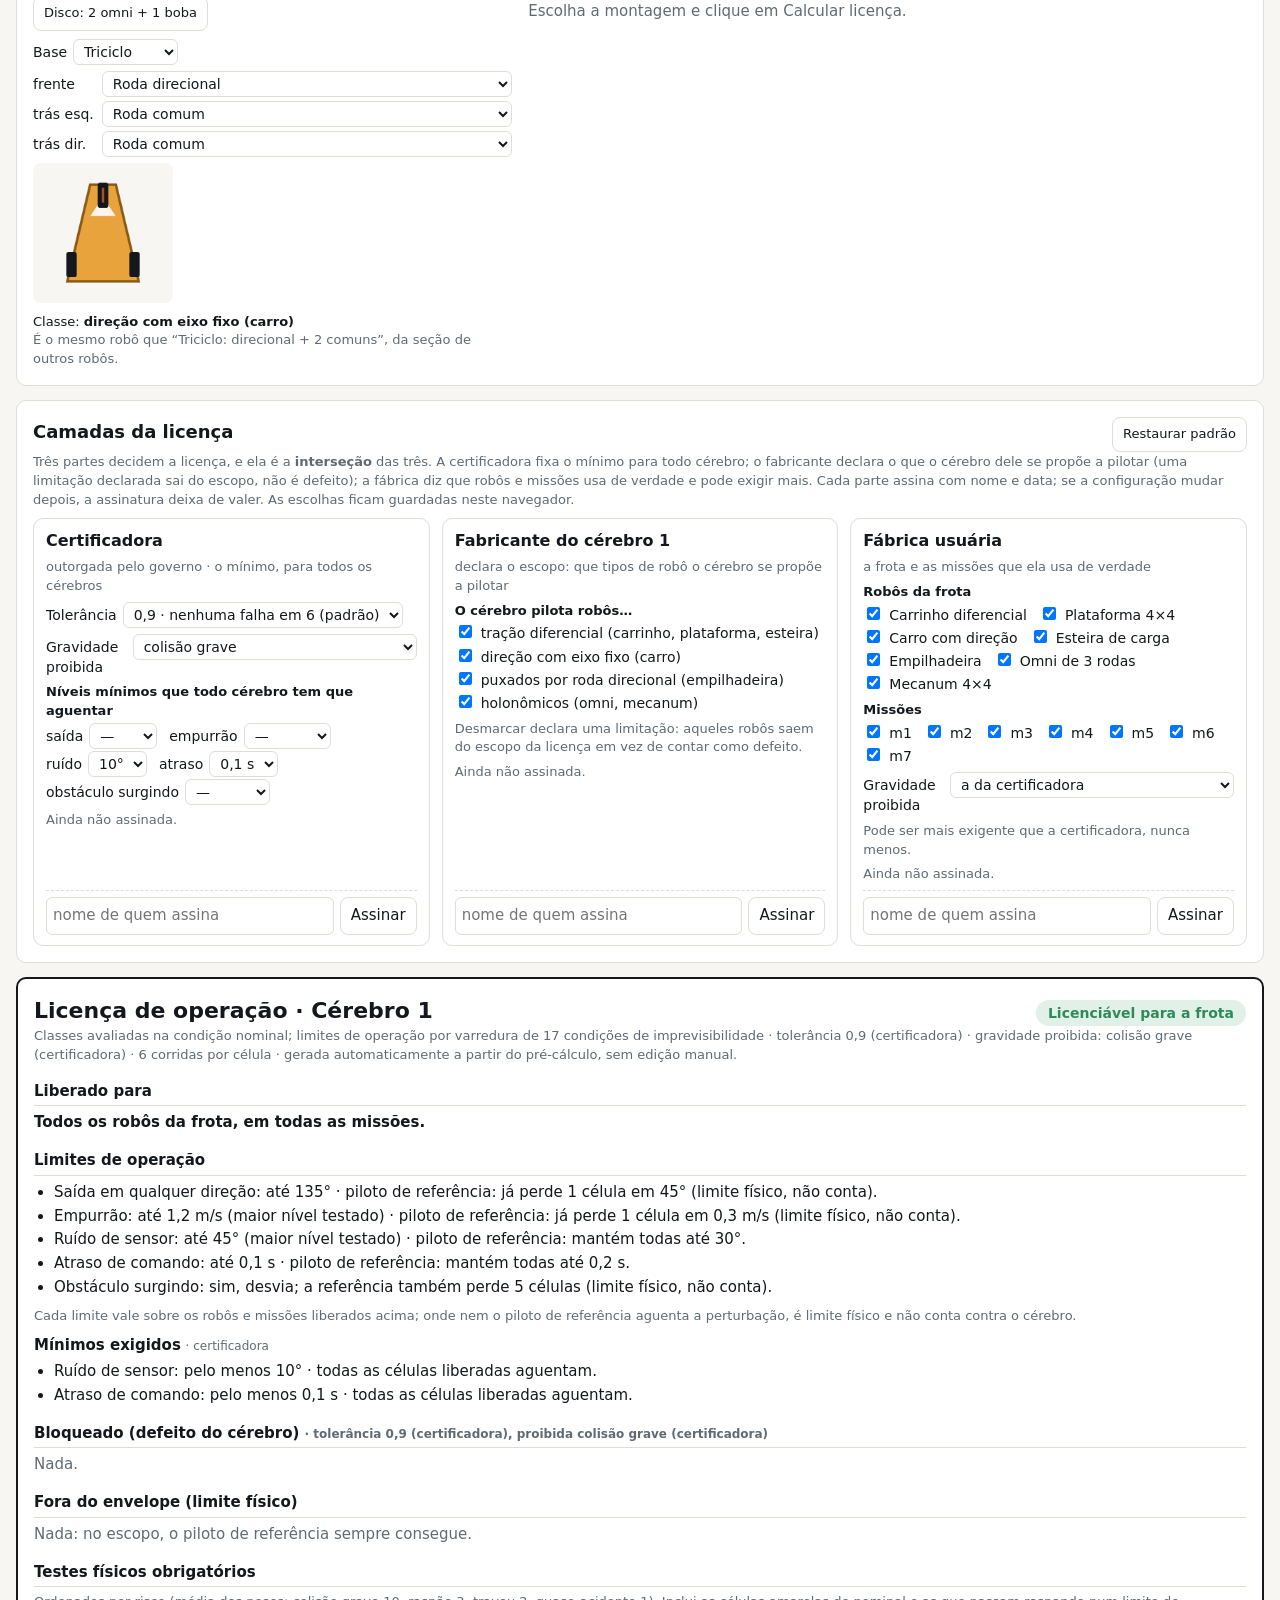
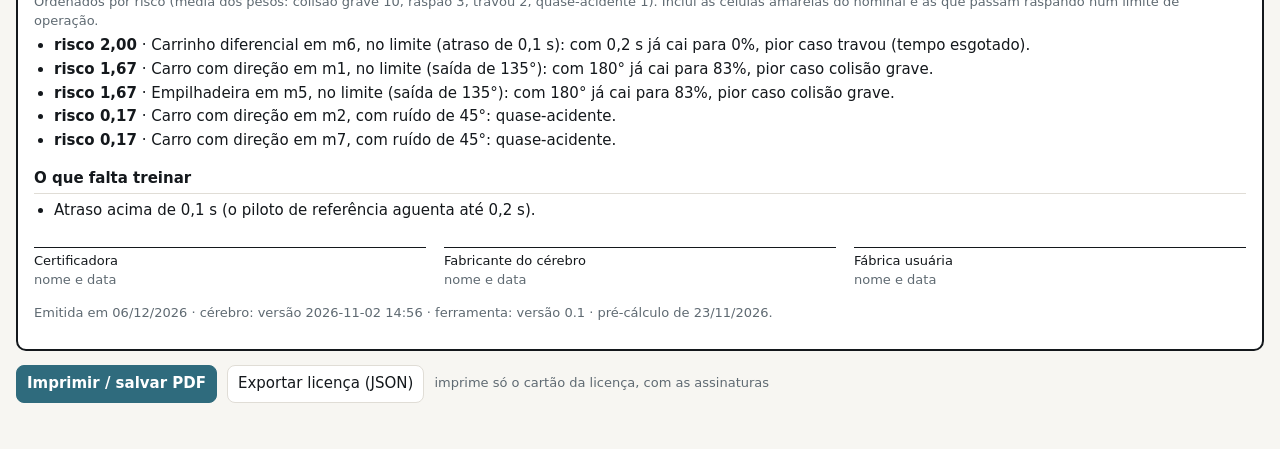
==== commit 66315e0b: "Etapa 8: montador de robô e licença calculada ao vivo - core/montador.js: confere a montagem e roda " ====
--- a/docs/licenca.html
+++ b/docs/licenca.html
@@ -58,6 +58,19 @@
   tr.fora-escopo th.robo { color: var(--soft); text-decoration: line-through; }
   th.fora-escopo { text-decoration: line-through; opacity: .5; }
 
+  /* montador (etapa 8) */
+  .montador { display: grid; grid-template-columns: minmax(260px, 0.8fr) minmax(0, 1.2fr); gap: 16px; align-items: start; }
+  @media (max-width: 900px) { .montador { grid-template-columns: minmax(0, 1fr); } }
+  .mont-campo { display: flex; gap: 6px; align-items: baseline; font-size: 14px; margin-bottom: 6px; }
+  .mont-campo select, .mont-slots select { font: inherit; padding: 3px 6px; border: 1px solid var(--line); border-radius: 6px; }
+  .mont-slots { display: grid; grid-template-columns: auto 1fr; gap: 4px 8px; align-items: baseline; font-size: 14px; margin-bottom: 6px; }
+  .mont-cv { width: 140px; height: 140px; background: var(--paper); border-radius: 8px; }
+  table.mont-grade { border-collapse: separate; border-spacing: 3px; font-size: 13px; }
+  table.mont-grade th { font-weight: 600; color: var(--soft); text-align: center; padding: 0 2px; }
+  table.mont-grade th.robo { text-align: left; color: var(--ink); white-space: nowrap; padding-right: 6px; }
+  table.mont-grade td { text-align: center; border-radius: 5px; padding: 4px 6px; font-weight: 700; font-variant-numeric: tabular-nums; }
+  table.mont-grade td.resumo-cel { text-align: left; font-weight: 400; background: none; color: var(--ink); white-space: nowrap; }
+
   /* camadas (4.5) */
   .camadas { display: grid; grid-template-columns: repeat(3, minmax(0, 1fr)); gap: 12px; }
   @media (max-width: 900px) { .camadas { grid-template-columns: minmax(0, 1fr); } }
@@ -214,6 +227,35 @@
     <div id="varreduras" class="varreduras"></div>
   </div>
 
+  <div class="card no-print" id="montador-card">
+    <h2>Montador: licença de um robô fora da frota</h2>
+    <p class="muted small" style="margin:0 0 8px">Monte um robô com as bases e rodas do experimento e calcule, ao vivo,
+      a licença de cada cérebro para ele: as mesmas 6 sementes por missão, no nominal e numa condição à escolha, com o
+      piloto de referência junto. Roda em segundo plano (Web Worker), sem travar a página; leva alguns segundos.</p>
+    <div class="montador">
+      <div>
+        <div class="row" id="mont-atalhos" style="gap:6px; margin-bottom:8px"></div>
+        <label class="mont-campo">Base <select id="mont-base"></select></label>
+        <div id="mont-slots" class="mont-slots"></div>
+        <div class="row" style="align-items:center; gap:10px">
+          <canvas id="mont-cv" width="200" height="200" class="mont-cv"></canvas>
+          <p id="mont-classe" class="small" style="margin:0"></p>
+        </div>
+      </div>
+      <div>
+        <div class="row" style="gap:10px; align-items:center">
+          <label class="mont-campo">Condição além do nominal <select id="mont-cond"></select></label>
+          <button id="mont-calcular" class="primary">Calcular licença</button>
+        </div>
+        <div id="mont-progresso" class="hidden" style="margin-top:8px">
+          <div class="barra"><div id="mont-barra"></div></div>
+          <span id="mont-prog" class="muted small"></span>
+        </div>
+        <div id="mont-resultado" style="margin-top:8px"><p class="muted">Escolha a montagem e clique em Calcular licença.</p></div>
+      </div>
+    </div>
+  </div>
+
   <div class="card no-print" id="camadas-card">
     <div class="row" style="align-items:baseline">
       <h2>Camadas da licença</h2>
